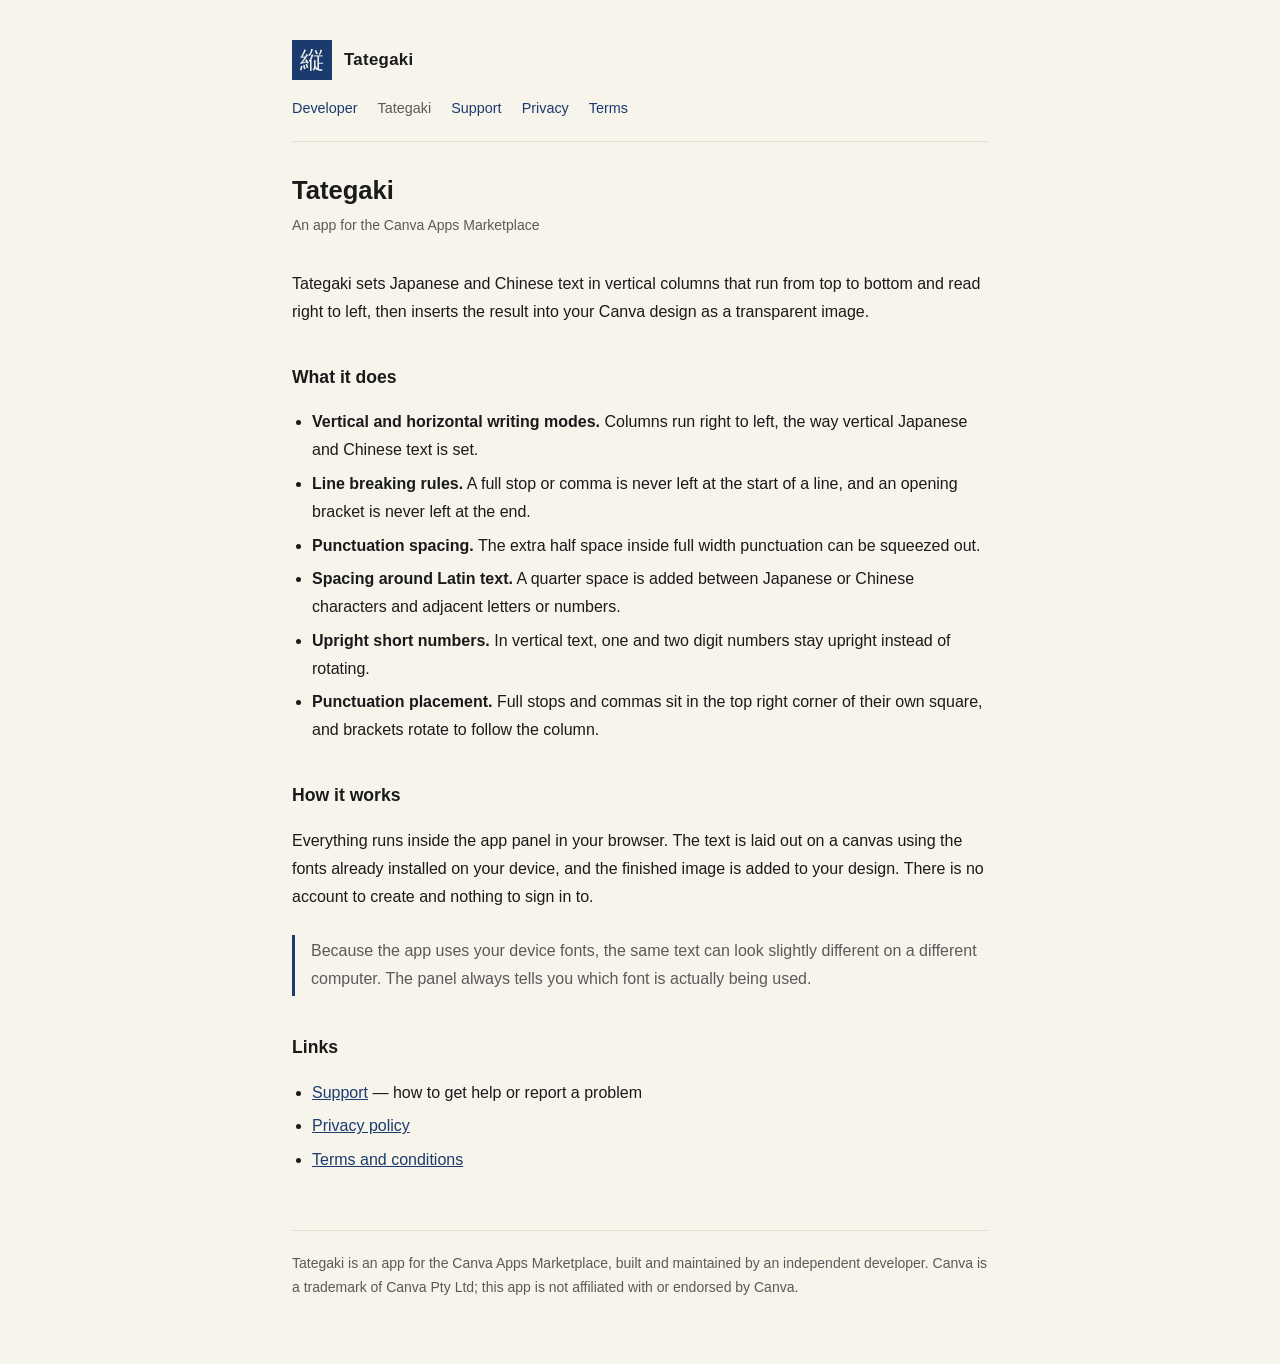
==== tategaki/index.html @ 33fdd9c2 "改为开发者级结构：根目录是开发者站，每个应用一个子目录 原来的 tategaki-site 是按单个应用组织的，这在计划做多个 Canva 应用时是错的： - 验证信息（含邮箱）按官方文档是每个应用都" ====
<!doctype html>
<html lang="en">
<head>
<meta charset="utf-8" />
<meta name="viewport" content="width=device-width, initial-scale=1" />
<title>Vertical Japanese and Chinese typesetting · Tategaki</title>
<link rel="stylesheet" href="../style.css" />
</head>
<body>
<div class="wrap">
<header>
  <a class="brand" href="../"><span class="mark">縦</span><b>Tategaki</b></a>
  <nav>
    <a href="../">Developer</a>
    <a href="./" aria-current="page">Tategaki</a>
    <a href="./support.html">Support</a>
    <a href="./privacy.html">Privacy</a>
    <a href="./terms.html">Terms</a>
  </nav>
</header>
<h1>Tategaki</h1>
<p class="date">An app for the Canva Apps Marketplace</p>

<p>
  Tategaki sets Japanese and Chinese text in vertical columns that run from top to
  bottom and read right to left, then inserts the result into your Canva design as a
  transparent image.
</p>

<h2>What it does</h2>
<ul>
  <li><b>Vertical and horizontal writing modes.</b> Columns run right to left, the way vertical Japanese and Chinese text is set.</li>
  <li><b>Line breaking rules.</b> A full stop or comma is never left at the start of a line, and an opening bracket is never left at the end.</li>
  <li><b>Punctuation spacing.</b> The extra half space inside full width punctuation can be squeezed out.</li>
  <li><b>Spacing around Latin text.</b> A quarter space is added between Japanese or Chinese characters and adjacent letters or numbers.</li>
  <li><b>Upright short numbers.</b> In vertical text, one and two digit numbers stay upright instead of rotating.</li>
  <li><b>Punctuation placement.</b> Full stops and commas sit in the top right corner of their own square, and brackets rotate to follow the column.</li>
</ul>

<h2>How it works</h2>
<p>
  Everything runs inside the app panel in your browser. The text is laid out on a canvas
  using the fonts already installed on your device, and the finished image is added to
  your design. There is no account to create and nothing to sign in to.
</p>

<div class="note">
  Because the app uses your device fonts, the same text can look slightly different on a
  different computer. The panel always tells you which font is actually being used.
</div>

<h2>Links</h2>
<ul>
  <li><a href="./support.html">Support</a> — how to get help or report a problem</li>
  <li><a href="./privacy.html">Privacy policy</a></li>
  <li><a href="./terms.html">Terms and conditions</a></li>
</ul>
<footer>
  Tategaki is an app for the Canva Apps Marketplace, built and maintained by an
  independent developer. Canva is a trademark of Canva Pty Ltd; this app is not
  affiliated with or endorsed by Canva.
</footer>
</div>
</body>
</html>
---- style.css ----
/* 四个页面共用。无外部依赖：法律页面不应该依赖 CDN。 */
:root {
  --ink: #1a1a1a;
  --muted: #5a5a5a;
  --line: #e3ddd0;
  --paper: #f7f4ec;
  --accent: #1b3b6f;
}
@media (prefers-color-scheme: dark) {
  :root {
    --ink: #ece7dc;
    --muted: #a49e93;
    --line: #33302b;
    --paper: #14161a;
    --accent: #9fc0ef;
  }
}
* { box-sizing: border-box; }
body {
  margin: 0;
  background: var(--paper);
  color: var(--ink);
  font: 16px/1.75 -apple-system, BlinkMacSystemFont, "Hiragino Sans", "Yu Gothic",
    "Noto Sans JP", "PingFang SC", "Segoe UI", Roboto, sans-serif;
}
.wrap { max-width: 46rem; margin: 0 auto; padding: 2.5rem 1.25rem 4rem; }
header { border-bottom: 1px solid var(--line); padding-bottom: 1.25rem; margin-bottom: 2rem; }
.brand { display: flex; align-items: center; gap: 0.75rem; text-decoration: none; color: inherit; }
.mark {
  width: 40px; height: 40px; flex: 0 0 40px;
  background: var(--accent); color: var(--paper);
  display: grid; place-items: center;
  font-size: 24px; line-height: 1;
  font-family: "Hiragino Mincho ProN", "Yu Mincho", "Noto Serif JP", serif;
}
.brand b { font-size: 1.05rem; letter-spacing: 0.02em; }
nav { margin-top: 1rem; display: flex; flex-wrap: wrap; gap: 0.35rem 1.25rem; font-size: 0.9rem; }
nav a { color: var(--accent); text-decoration: none; }
nav a:hover { text-decoration: underline; }
nav a[aria-current] { color: var(--muted); pointer-events: none; }
h1 { font-size: 1.6rem; line-height: 1.3; margin: 0 0 0.35rem; }
h2 { font-size: 1.1rem; margin: 2.25rem 0 0.5rem; }
h3 { font-size: 0.98rem; margin: 1.5rem 0 0.35rem; }
.date { color: var(--muted); font-size: 0.875rem; margin: 0 0 2rem; }
p, li { color: var(--ink); }
ul { padding-left: 1.25rem; }
li { margin: 0.35rem 0; }
a { color: var(--accent); }
.note {
  border-left: 3px solid var(--accent);
  padding: 0.15rem 0 0.15rem 1rem;
  margin: 1.5rem 0;
  color: var(--muted);
}
footer {
  margin-top: 3.5rem; padding-top: 1.25rem;
  border-top: 1px solid var(--line);
  color: var(--muted); font-size: 0.875rem;
}
code { font-size: 0.9em; background: rgba(127,127,127,0.14); padding: 0.1em 0.35em; }
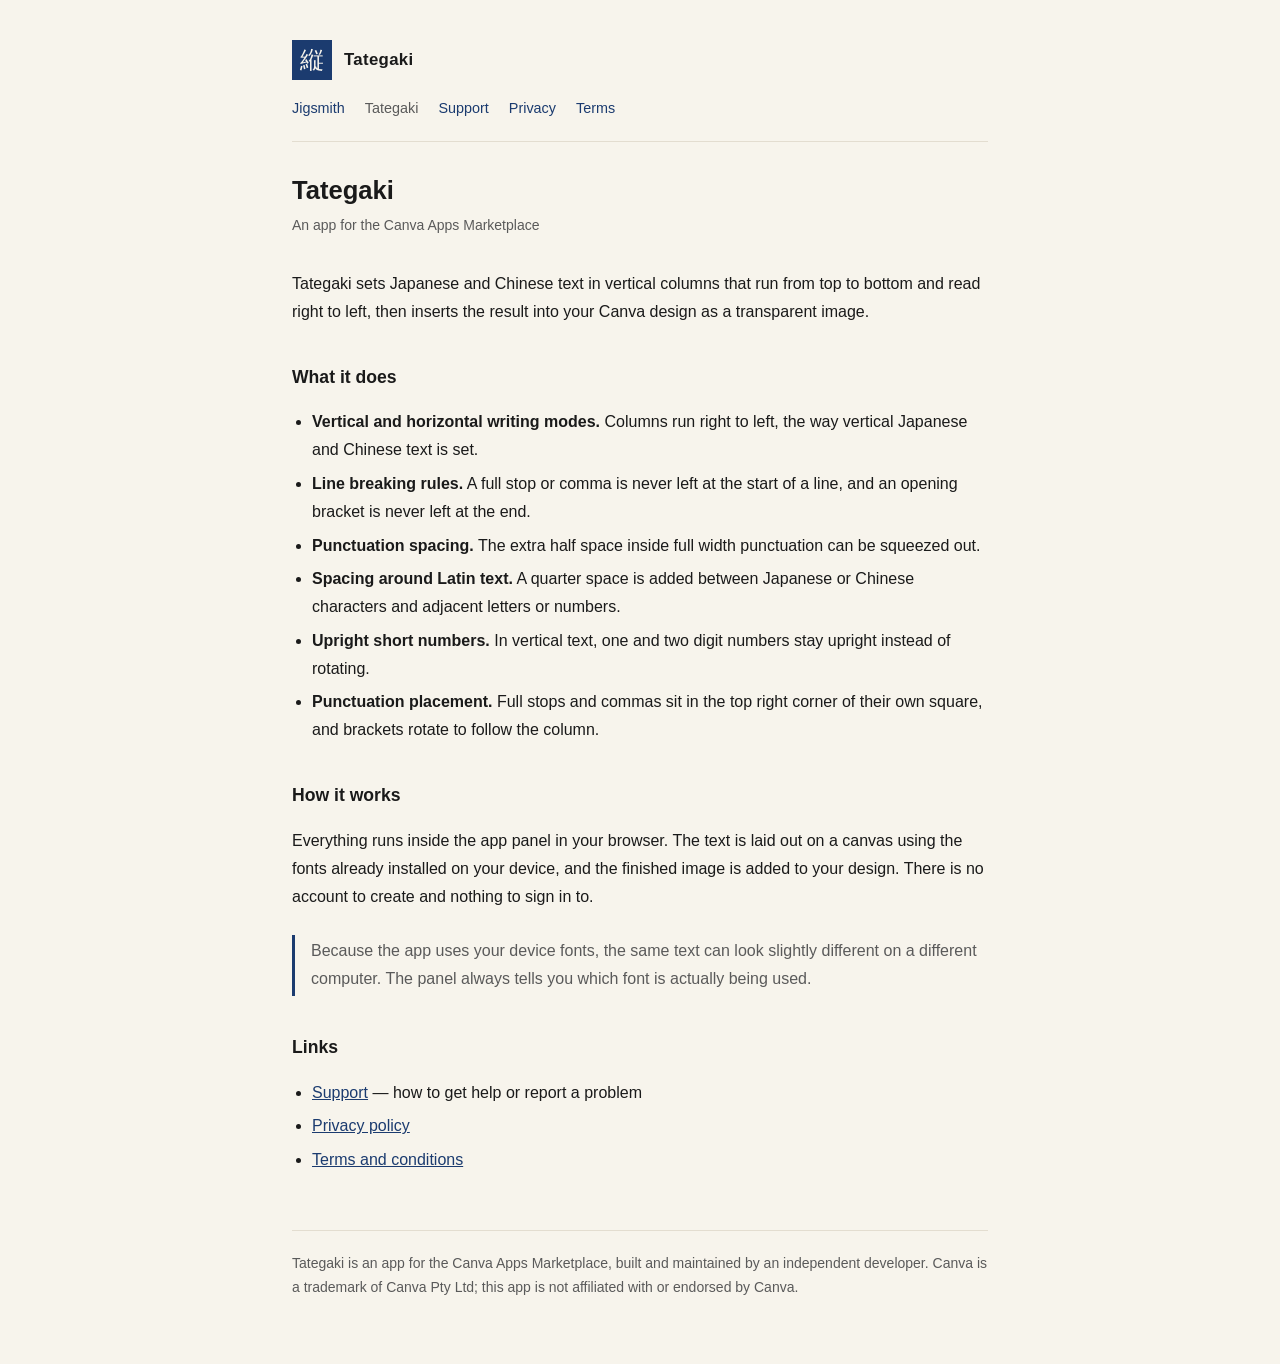
==== commit 32084c94: "工作室品牌定为 Jigsmith jig 是匠人自制的夹具，用来让一道难做的工序每次都做对。这正是这些应用要做的事： 把设计工具只能做个大概的琐碎活，做成正确且可复现的。  选它的依据： - 不锁品类" ====
--- a/tategaki/index.html
+++ b/tategaki/index.html
@@ -11,7 +11,7 @@
 <header>
   <a class="brand" href="../"><span class="mark">縦</span><b>Tategaki</b></a>
   <nav>
-    <a href="../">Developer</a>
+    <a href="../">Jigsmith</a>
     <a href="./" aria-current="page">Tategaki</a>
     <a href="./support.html">Support</a>
     <a href="./privacy.html">Privacy</a>
--- a/style.css
+++ b/style.css
@@ -33,6 +33,12 @@
   font-size: 24px; line-height: 1;
   font-family: "Hiragino Mincho ProN", "Yu Mincho", "Noto Serif JP", serif;
 }
+/* 工作室标记是拉丁字母，不该继承应用页那套明朝字体栈。 */
+.mark-studio {
+  font-family: -apple-system, BlinkMacSystemFont, "Segoe UI", Roboto, sans-serif;
+  font-weight: 600;
+  font-size: 22px;
+}
 .brand b { font-size: 1.05rem; letter-spacing: 0.02em; }
 nav { margin-top: 1rem; display: flex; flex-wrap: wrap; gap: 0.35rem 1.25rem; font-size: 0.9rem; }
 nav a { color: var(--accent); text-decoration: none; }
